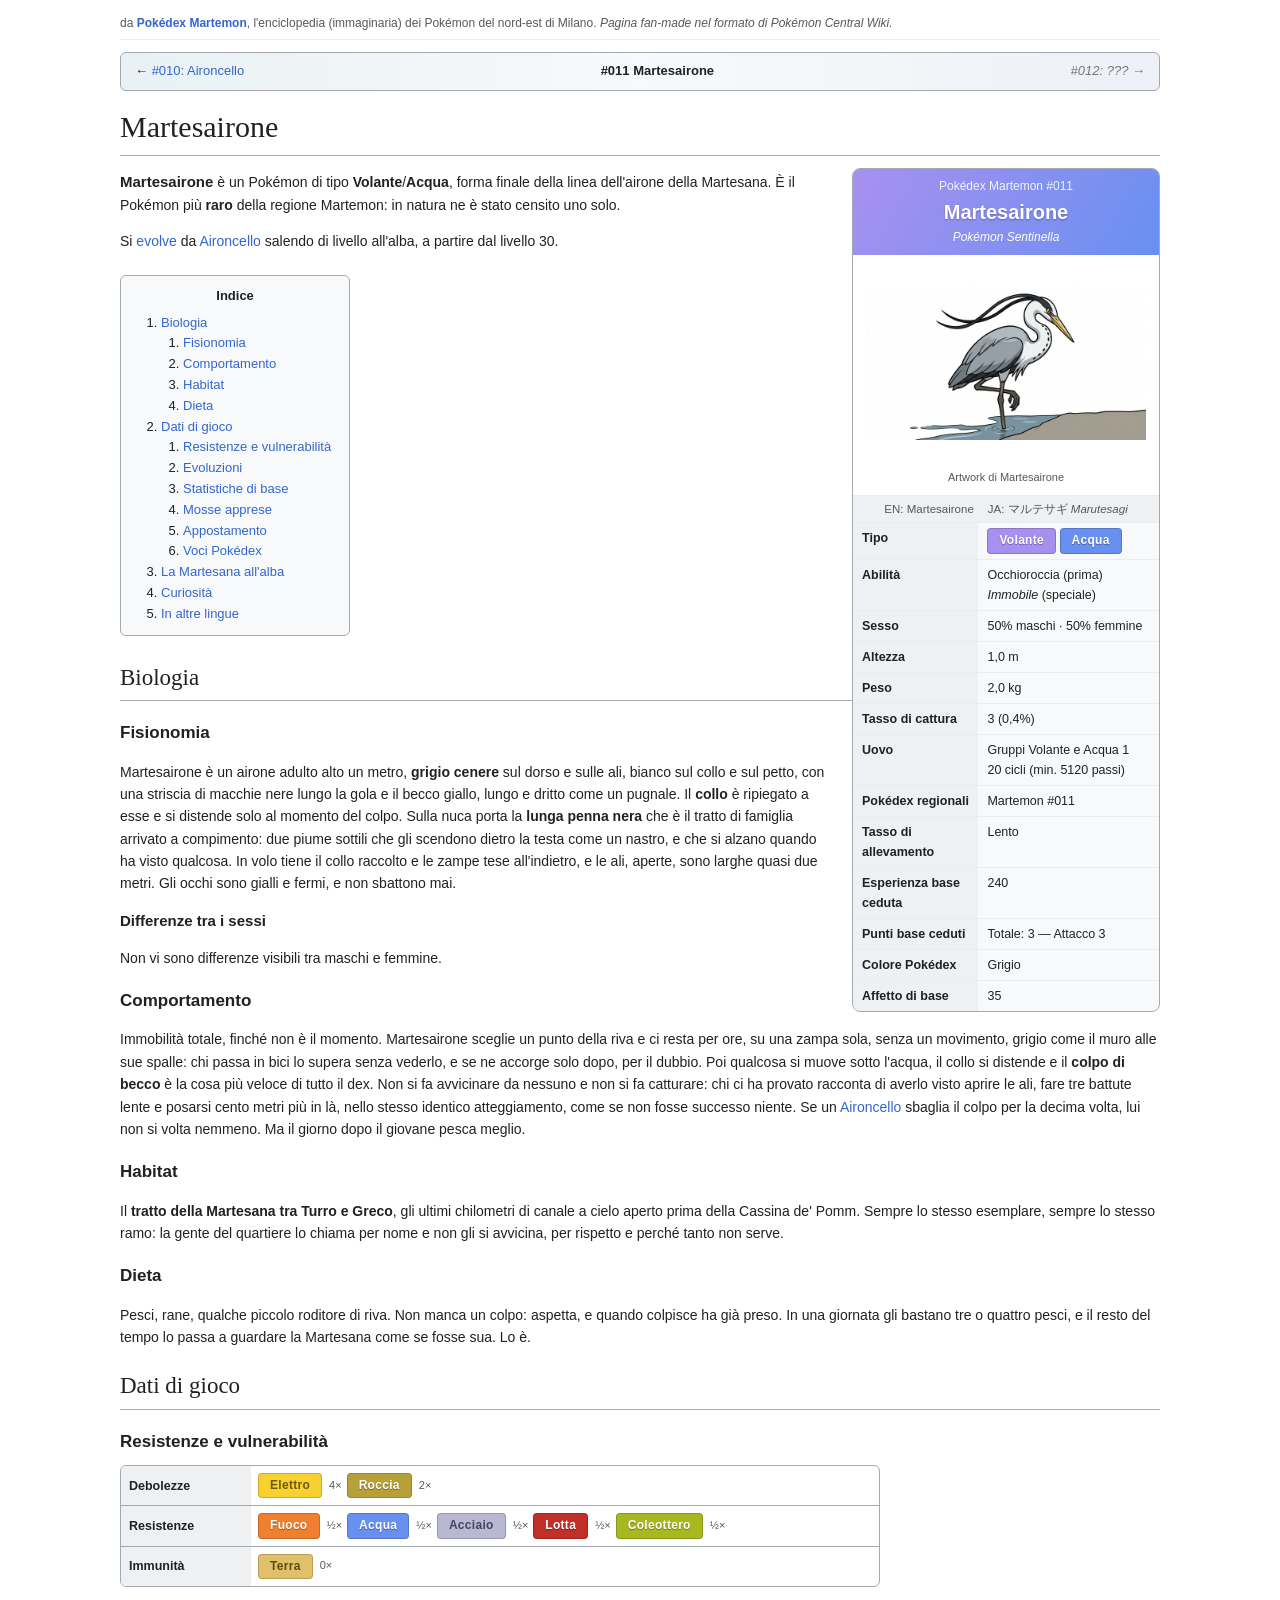
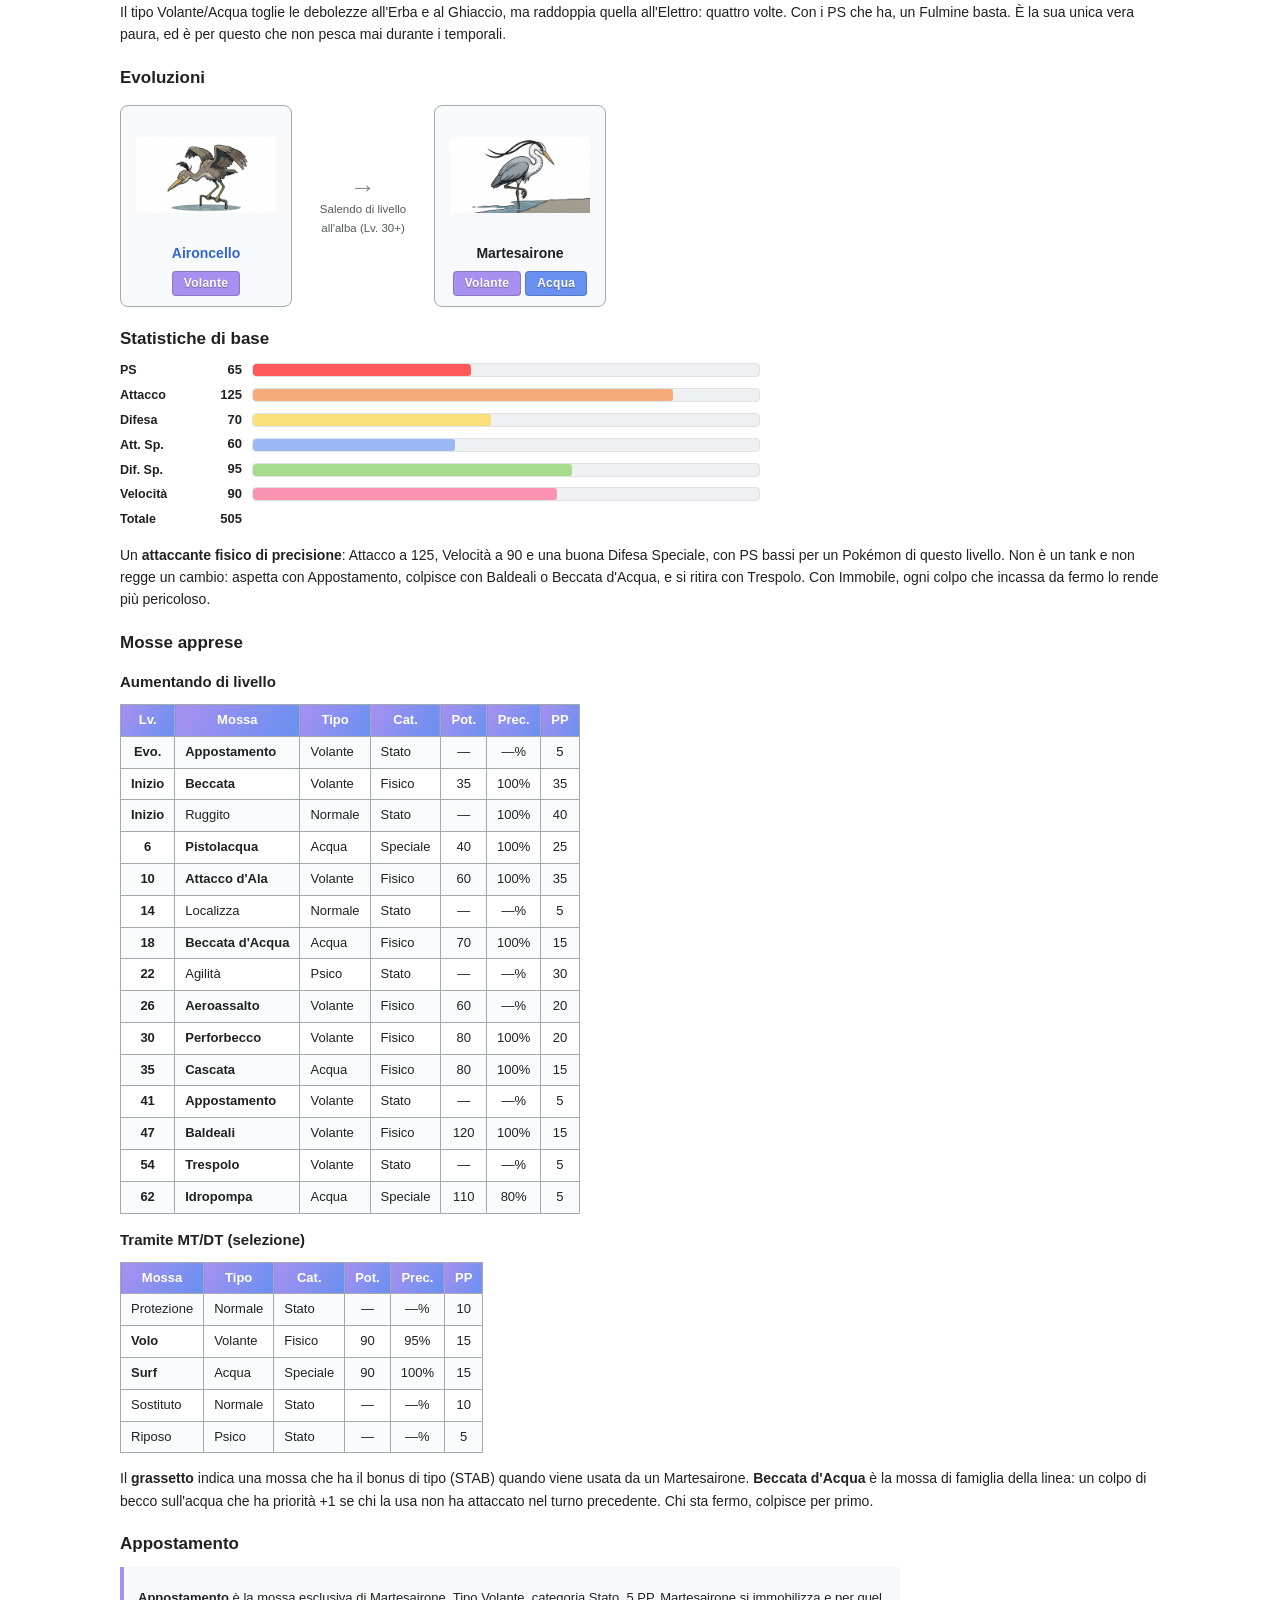
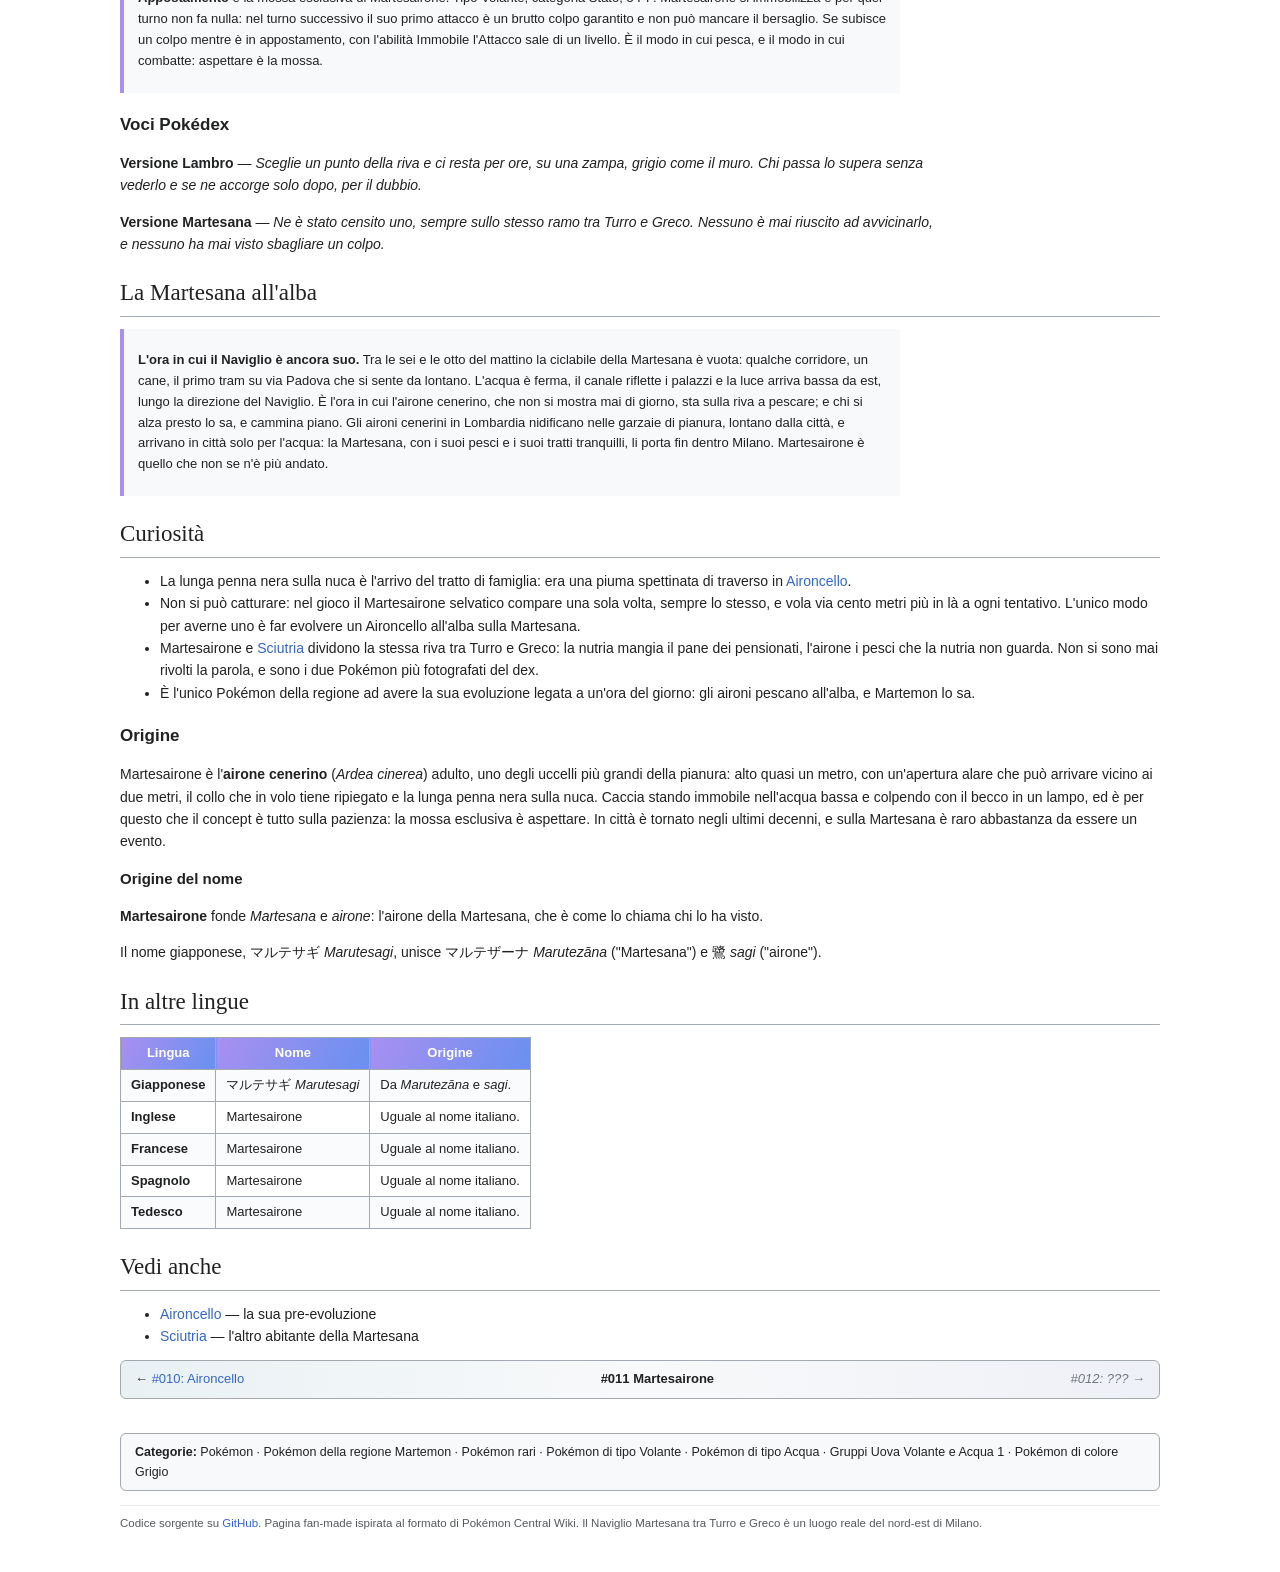
==== martesairone.html @ 2c249dcd "Aggiunta linea dell'airone: #010 Aironcello, #011 Martesairone Prima linea non-starter. Due schede c" ====
<!DOCTYPE html>
<html lang="it">
<head>
<meta charset="utf-8">
<meta name="viewport" content="width=device-width, initial-scale=1.0">
<title>Martesairone - Pokédex Martemon</title>
<link rel="stylesheet" href="style.css">
</head>
<body class="volante-acqua">
<div class="page">
<div class="sitenotice">da <a href="index.html">Pokédex Martemon</a>, l'enciclopedia (immaginaria) dei Pokémon del nord-est di Milano. <i>Pagina fan-made nel formato di Pokémon Central Wiki.</i></div>
<div class="dexnav"><span>← <a href="aironcello.html">#010: Aironcello</a></span><span class="mid">#011 Martesairone</span><span class="gap">#012: ??? →</span></div>

<h1>Martesairone</h1>
<div class="infobox">
<div class="head"><div class="num">Pokédex Martemon #011</div><div class="name">Martesairone</div><div class="cat">Pokémon Sentinella</div></div>
<div class="art"><img src="img/martesairone.png" alt="Artwork di Martesairone"><div class="capt">Artwork di Martesairone</div></div>
<div class="lang"><span>EN: Martesairone</span><span>JA: マルテサギ <i>Marutesagi</i></span></div>
<table>
<tr><th>Tipo</th><td><span class="type t-volante">Volante</span> <span class="type t-acqua">Acqua</span></td></tr>
<tr><th>Abilità</th><td>Occhioroccia (prima)<br><i>Immobile</i> (speciale)</td></tr>
<tr><th>Sesso</th><td>50% maschi · 50% femmine</td></tr>
<tr><th>Altezza</th><td>1,0 m</td></tr>
<tr><th>Peso</th><td>2,0 kg</td></tr>
<tr><th>Tasso di cattura</th><td>3 (0,4%)</td></tr>
<tr><th>Uovo</th><td>Gruppi Volante e Acqua 1<br>20 cicli (min. 5120 passi)</td></tr>
<tr><th>Pokédex regionali</th><td>Martemon #011</td></tr>
<tr><th>Tasso di allevamento</th><td>Lento</td></tr>
<tr><th>Esperienza base ceduta</th><td class="num">240</td></tr>
<tr><th>Punti base ceduti</th><td>Totale: 3 — Attacco 3</td></tr>
<tr><th>Colore Pokédex</th><td>Grigio</td></tr>
<tr><th>Affetto di base</th><td class="num">35</td></tr>
</table>
</div>

<p class="intro"><b class="pkmn">Martesairone</b> è un Pokémon di tipo <b>Volante</b>/<b>Acqua</b>, forma finale della linea dell'airone della Martesana. È il Pokémon più <b>raro</b> della regione Martemon: in natura ne è stato censito uno solo.</p>
<p>Si <a href="#Evoluzioni">evolve</a> da <a href="aironcello.html">Aironcello</a> salendo di livello all'alba, a partire dal livello 30.</p>

<div class="toc"><div class="toctitle">Indice</div>
<ol>
<li><a href="#Biologia">Biologia</a><ol><li><a href="#Fisionomia">Fisionomia</a></li><li><a href="#Comportamento">Comportamento</a></li><li><a href="#Habitat">Habitat</a></li><li><a href="#Dieta">Dieta</a></li></ol></li>
<li><a href="#Dati">Dati di gioco</a><ol><li><a href="#Resistenze">Resistenze e vulnerabilità</a></li><li><a href="#Evoluzioni">Evoluzioni</a></li><li><a href="#Statistiche">Statistiche di base</a></li><li><a href="#Mosse">Mosse apprese</a></li><li><a href="#Appostamento">Appostamento</a></li><li><a href="#Voci">Voci Pokédex</a></li></ol></li>
<li><a href="#Alba">La Martesana all'alba</a></li>
<li><a href="#Curiosita">Curiosità</a></li>
<li><a href="#Lingue">In altre lingue</a></li>
</ol></div>

<h2 id="Biologia">Biologia</h2>
<h3 id="Fisionomia">Fisionomia</h3>
<p>Martesairone è un airone adulto alto un metro, <b>grigio cenere</b> sul dorso e sulle ali, bianco sul collo e sul petto, con una striscia di macchie nere lungo la gola e il becco giallo, lungo e dritto come un pugnale. Il <b>collo</b> è ripiegato a esse e si distende solo al momento del colpo. Sulla nuca porta la <b>lunga penna nera</b> che è il tratto di famiglia arrivato a compimento: due piume sottili che gli scendono dietro la testa come un nastro, e che si alzano quando ha visto qualcosa. In volo tiene il collo raccolto e le zampe tese all'indietro, e le ali, aperte, sono larghe quasi due metri. Gli occhi sono gialli e fermi, e non sbattono mai.</p>
<h4>Differenze tra i sessi</h4>
<p>Non vi sono differenze visibili tra maschi e femmine.</p>

<h3 id="Comportamento">Comportamento</h3>
<p>Immobilità totale, finché non è il momento. Martesairone sceglie un punto della riva e ci resta per ore, su una zampa sola, senza un movimento, grigio come il muro alle sue spalle: chi passa in bici lo supera senza vederlo, e se ne accorge solo dopo, per il dubbio. Poi qualcosa si muove sotto l'acqua, il collo si distende e il <b>colpo di becco</b> è la cosa più veloce di tutto il dex. Non si fa avvicinare da nessuno e non si fa catturare: chi ci ha provato racconta di averlo visto aprire le ali, fare tre battute lente e posarsi cento metri più in là, nello stesso identico atteggiamento, come se non fosse successo niente. Se un <a href="aironcello.html">Aironcello</a> sbaglia il colpo per la decima volta, lui non si volta nemmeno. Ma il giorno dopo il giovane pesca meglio.</p>

<h3 id="Habitat">Habitat</h3>
<p>Il <b>tratto della Martesana tra Turro e Greco</b>, gli ultimi chilometri di canale a cielo aperto prima della Cassina de' Pomm. Sempre lo stesso esemplare, sempre lo stesso ramo: la gente del quartiere lo chiama per nome e non gli si avvicina, per rispetto e perché tanto non serve.</p>

<h3 id="Dieta">Dieta</h3>
<p>Pesci, rane, qualche piccolo roditore di riva. Non manca un colpo: aspetta, e quando colpisce ha già preso. In una giornata gli bastano tre o quattro pesci, e il resto del tempo lo passa a guardare la Martesana come se fosse sua. Lo è.</p>

<h2 id="Dati">Dati di gioco</h2>
<h3 id="Resistenze">Resistenze e vulnerabilità</h3>
<div class="effbox"><div class="effrow"><div class="efflabel">Debolezze</div><div class="effcells"><span class="type t-elettro">Elettro</span><span class="effx">4×</span><span class="type t-roccia">Roccia</span><span class="effx">2×</span></div></div><div class="effrow"><div class="efflabel">Resistenze</div><div class="effcells"><span class="type t-fuoco">Fuoco</span><span class="effx">½×</span><span class="type t-acqua">Acqua</span><span class="effx">½×</span><span class="type t-acciaio">Acciaio</span><span class="effx">½×</span><span class="type t-lotta">Lotta</span><span class="effx">½×</span><span class="type t-coleot">Coleottero</span><span class="effx">½×</span></div></div><div class="effrow"><div class="efflabel">Immunità</div><div class="effcells"><span class="type t-terra">Terra</span><span class="effx">0×</span></div></div></div>
<p>Il tipo Volante/Acqua toglie le debolezze all'Erba e al Ghiaccio, ma raddoppia quella all'Elettro: quattro volte. Con i PS che ha, un Fulmine basta. È la sua unica vera paura, ed è per questo che non pesca mai durante i temporali.</p>

<h3 id="Evoluzioni">Evoluzioni</h3>
<div class="evochain"><div class="evocard"><img src="img/aironcello.png" alt="Aironcello"><div class="nm"><a href="aironcello.html">Aironcello</a></div><span class="type t-volante">Volante</span></div><div class="evoarrow"><div class="ar">→</div><div>Salendo di livello<br>all'alba (Lv. 30+)</div></div><div class="evocard"><img src="img/martesairone.png" alt="Martesairone"><div class="nm">Martesairone</div><span class="type t-volante">Volante</span> <span class="type t-acqua">Acqua</span></div></div>

<h3 id="Statistiche">Statistiche di base</h3>
<div class="statbars"><div class="statrow s-ps"><div class="sn">PS</div><div class="sv">65</div><div class="sb"><i style="width:43%"></i></div></div><div class="statrow s-att"><div class="sn">Attacco</div><div class="sv">125</div><div class="sb"><i style="width:83%"></i></div></div><div class="statrow s-dif"><div class="sn">Difesa</div><div class="sv">70</div><div class="sb"><i style="width:47%"></i></div></div><div class="statrow s-asp"><div class="sn">Att. Sp.</div><div class="sv">60</div><div class="sb"><i style="width:40%"></i></div></div><div class="statrow s-dsp"><div class="sn">Dif. Sp.</div><div class="sv">95</div><div class="sb"><i style="width:63%"></i></div></div><div class="statrow s-vel"><div class="sn">Velocità</div><div class="sv">90</div><div class="sb"><i style="width:60%"></i></div></div><div class="statrow"><div class="sn">Totale</div><div class="sv">505</div><div class="sb" style="visibility:hidden"></div></div></div>
<p>Un <b>attaccante fisico di precisione</b>: Attacco a 125, Velocità a 90 e una buona Difesa Speciale, con PS bassi per un Pokémon di questo livello. Non è un tank e non regge un cambio: aspetta con Appostamento, colpisce con Baldeali o Beccata d'Acqua, e si ritira con Trespolo. Con Immobile, ogni colpo che incassa da fermo lo rende più pericoloso.</p>

<h3 id="Mosse">Mosse apprese</h3>
<h4>Aumentando di livello</h4>
<table class="wtable">
<tr><th>Lv.</th><th>Mossa</th><th>Tipo</th><th>Cat.</th><th>Pot.</th><th>Prec.</th><th>PP</th></tr>
<tr><td class="lvl">Evo.</td><td class="stab">Appostamento</td><td>Volante</td><td>Stato</td><td class="num">—</td><td class="num">—%</td><td class="num">5</td></tr>
<tr><td class="lvl">Inizio</td><td class="stab">Beccata</td><td>Volante</td><td>Fisico</td><td class="num">35</td><td class="num">100%</td><td class="num">35</td></tr>
<tr><td class="lvl">Inizio</td><td>Ruggito</td><td>Normale</td><td>Stato</td><td class="num">—</td><td class="num">100%</td><td class="num">40</td></tr>
<tr><td class="lvl">6</td><td class="stab">Pistolacqua</td><td>Acqua</td><td>Speciale</td><td class="num">40</td><td class="num">100%</td><td class="num">25</td></tr>
<tr><td class="lvl">10</td><td class="stab">Attacco d'Ala</td><td>Volante</td><td>Fisico</td><td class="num">60</td><td class="num">100%</td><td class="num">35</td></tr>
<tr><td class="lvl">14</td><td>Localizza</td><td>Normale</td><td>Stato</td><td class="num">—</td><td class="num">—%</td><td class="num">5</td></tr>
<tr><td class="lvl">18</td><td class="stab">Beccata d'Acqua</td><td>Acqua</td><td>Fisico</td><td class="num">70</td><td class="num">100%</td><td class="num">15</td></tr>
<tr><td class="lvl">22</td><td>Agilità</td><td>Psico</td><td>Stato</td><td class="num">—</td><td class="num">—%</td><td class="num">30</td></tr>
<tr><td class="lvl">26</td><td class="stab">Aeroassalto</td><td>Volante</td><td>Fisico</td><td class="num">60</td><td class="num">—%</td><td class="num">20</td></tr>
<tr><td class="lvl">30</td><td class="stab">Perforbecco</td><td>Volante</td><td>Fisico</td><td class="num">80</td><td class="num">100%</td><td class="num">20</td></tr>
<tr><td class="lvl">35</td><td class="stab">Cascata</td><td>Acqua</td><td>Fisico</td><td class="num">80</td><td class="num">100%</td><td class="num">15</td></tr>
<tr><td class="lvl">41</td><td class="stab">Appostamento</td><td>Volante</td><td>Stato</td><td class="num">—</td><td class="num">—%</td><td class="num">5</td></tr>
<tr><td class="lvl">47</td><td class="stab">Baldeali</td><td>Volante</td><td>Fisico</td><td class="num">120</td><td class="num">100%</td><td class="num">15</td></tr>
<tr><td class="lvl">54</td><td class="stab">Trespolo</td><td>Volante</td><td>Stato</td><td class="num">—</td><td class="num">—%</td><td class="num">5</td></tr>
<tr><td class="lvl">62</td><td class="stab">Idropompa</td><td>Acqua</td><td>Speciale</td><td class="num">110</td><td class="num">80%</td><td class="num">5</td></tr>
</table>
<h4>Tramite MT/DT (selezione)</h4>
<table class="wtable">
<tr><th>Mossa</th><th>Tipo</th><th>Cat.</th><th>Pot.</th><th>Prec.</th><th>PP</th></tr>
<tr><td>Protezione</td><td>Normale</td><td>Stato</td><td class="num">—</td><td class="num">—%</td><td class="num">10</td></tr>
<tr><td class="stab">Volo</td><td>Volante</td><td>Fisico</td><td class="num">90</td><td class="num">95%</td><td class="num">15</td></tr>
<tr><td class="stab">Surf</td><td>Acqua</td><td>Speciale</td><td class="num">90</td><td class="num">100%</td><td class="num">15</td></tr>
<tr><td>Sostituto</td><td>Normale</td><td>Stato</td><td class="num">—</td><td class="num">—%</td><td class="num">10</td></tr>
<tr><td>Riposo</td><td>Psico</td><td>Stato</td><td class="num">—</td><td class="num">—%</td><td class="num">5</td></tr>
</table>
<p>Il <b>grassetto</b> indica una mossa che ha il bonus di tipo (STAB) quando viene usata da un Martesairone. <b>Beccata d'Acqua</b> è la mossa di famiglia della linea: un colpo di becco sull'acqua che ha priorità +1 se chi la usa non ha attaccato nel turno precedente. Chi sta fermo, colpisce per primo.</p>

<h3 id="Appostamento">Appostamento</h3>
<div class="notabene"><p><b>Appostamento</b> è la mossa esclusiva di Martesairone. Tipo Volante, categoria Stato, 5 PP. Martesairone si immobilizza e per quel turno non fa nulla: nel turno successivo il suo primo attacco è un brutto colpo garantito e non può mancare il bersaglio. Se subisce un colpo mentre è in appostamento, con l'abilità Immobile l'Attacco sale di un livello. È il modo in cui pesca, e il modo in cui combatte: aspettare è la mossa.</p></div>

<h3 id="Voci">Voci Pokédex</h3>
<div class="dexentries">
<p><span class="ver">Versione Lambro</span> — <i>Sceglie un punto della riva e ci resta per ore, su una zampa, grigio come il muro. Chi passa lo supera senza vederlo e se ne accorge solo dopo, per il dubbio.</i></p>
<p><span class="ver">Versione Martesana</span> — <i>Ne è stato censito uno, sempre sullo stesso ramo tra Turro e Greco. Nessuno è mai riuscito ad avvicinarlo, e nessuno ha mai visto sbagliare un colpo.</i></p>
</div>

<h2 id="Alba">La Martesana all'alba</h2>
<div class="notabene"><p><b>L'ora in cui il Naviglio è ancora suo.</b> Tra le sei e le otto del mattino la ciclabile della Martesana è vuota: qualche corridore, un cane, il primo tram su via Padova che si sente da lontano. L'acqua è ferma, il canale riflette i palazzi e la luce arriva bassa da est, lungo la direzione del Naviglio. È l'ora in cui l'airone cenerino, che non si mostra mai di giorno, sta sulla riva a pescare; e chi si alza presto lo sa, e cammina piano. Gli aironi cenerini in Lombardia nidificano nelle garzaie di pianura, lontano dalla città, e arrivano in città solo per l'acqua: la Martesana, con i suoi pesci e i suoi tratti tranquilli, li porta fin dentro Milano. Martesairone è quello che non se n'è più andato.</p></div>

<h2 id="Curiosita">Curiosità</h2>
<ul>
<li>La lunga penna nera sulla nuca è l'arrivo del tratto di famiglia: era una piuma spettinata di traverso in <a href="aironcello.html">Aironcello</a>.</li>
<li>Non si può catturare: nel gioco il Martesairone selvatico compare una sola volta, sempre lo stesso, e vola via cento metri più in là a ogni tentativo. L'unico modo per averne uno è far evolvere un Aironcello all'alba sulla Martesana.</li>
<li>Martesairone e <a href="sciutria.html">Sciutria</a> dividono la stessa riva tra Turro e Greco: la nutria mangia il pane dei pensionati, l'airone i pesci che la nutria non guarda. Non si sono mai rivolti la parola, e sono i due Pokémon più fotografati del dex.</li>
<li>È l'unico Pokémon della regione ad avere la sua evoluzione legata a un'ora del giorno: gli aironi pescano all'alba, e Martemon lo sa.</li>
</ul>
<h3>Origine</h3>
<p>Martesairone è l'<b>airone cenerino</b> (<i>Ardea cinerea</i>) adulto, uno degli uccelli più grandi della pianura: alto quasi un metro, con un'apertura alare che può arrivare vicino ai due metri, il collo che in volo tiene ripiegato e la lunga penna nera sulla nuca. Caccia stando immobile nell'acqua bassa e colpendo con il becco in un lampo, ed è per questo che il concept è tutto sulla pazienza: la mossa esclusiva è aspettare. In città è tornato negli ultimi decenni, e sulla Martesana è raro abbastanza da essere un evento.</p>
<h4>Origine del nome</h4>
<p><b>Martesairone</b> fonde <i>Martesana</i> e <i>airone</i>: l'airone della Martesana, che è come lo chiama chi lo ha visto.</p>
<p>Il nome giapponese, マルテサギ <i>Marutesagi</i>, unisce マルテザーナ <i>Marutezāna</i> ("Martesana") e 鷺 <i>sagi</i> ("airone").</p>

<h2 id="Lingue">In altre lingue</h2>
<table class="wtable">
<tr><th>Lingua</th><th>Nome</th><th>Origine</th></tr>
<tr><td class="stab">Giapponese</td><td>マルテサギ <i>Marutesagi</i></td><td>Da <i>Marutezāna</i> e <i>sagi</i>.</td></tr>
<tr><td class="stab">Inglese</td><td>Martesairone</td><td>Uguale al nome italiano.</td></tr>
<tr><td class="stab">Francese</td><td>Martesairone</td><td>Uguale al nome italiano.</td></tr>
<tr><td class="stab">Spagnolo</td><td>Martesairone</td><td>Uguale al nome italiano.</td></tr>
<tr><td class="stab">Tedesco</td><td>Martesairone</td><td>Uguale al nome italiano.</td></tr>
</table>

<h2>Vedi anche</h2>
<ul>
<li><a href="aironcello.html">Aironcello</a> — la sua pre-evoluzione</li>
<li><a href="sciutria.html">Sciutria</a> — l'altro abitante della Martesana</li>
</ul>

<div class="dexnav"><span>← <a href="aironcello.html">#010: Aironcello</a></span><span class="mid">#011 Martesairone</span><span class="gap">#012: ??? →</span></div>
<div class="cats"><b>Categorie:</b> Pokémon · Pokémon della regione Martemon · Pokémon rari · Pokémon di tipo Volante · Pokémon di tipo Acqua · Gruppi Uova Volante e Acqua 1 · Pokémon di colore Grigio</div>
<div class="footer">Codice sorgente su <a href="https://github.com/JacopoCiccoianni/Martemon">GitHub</a>. Pagina fan-made ispirata al formato di Pokémon Central Wiki. Il Naviglio Martesana tra Turro e Greco è un luogo reale del nord-est di Milano.</div>
</div>
</body>
</html>
---- style.css ----
:root{
  --border:#a2a9b1; --panel:#f8f9fa; --text:#202122; --link:#3366cc; --red:#ba0000;
  --roccia:#B8A038; --normale:#A8A878; --veleno:#A040A0; --erba:#78C850;
  --terra:#E0C068; --acqua:#6890F0; --lotta:#C03028; --acciaio:#B8B8D0;
  --fuoco:#F08030; --volante:#A890F0; --psico:#F85888; --spettro:#705898;
  --buio:#705848; --drago:#7038F8; --elettro:#F8D030; --folletto:#EE99AC;
  --ghiaccio:#98D8D8; --coleot:#A8B820;
  --accent1:#2f7f93; --accent2:#6890F0;
}
body.acqua{--accent1:#6890F0;--accent2:#38a0d8}
body.acqua-terra{--accent1:#6890F0;--accent2:#c9a44a}
body.erba{--accent1:#78C850;--accent2:#3f8a3a}
body.erba-veleno{--accent1:#78C850;--accent2:#A040A0}
body.fuoco{--accent1:#F08030;--accent2:#c23a1e}
body.fuoco-acciaio{--accent1:#F08030;--accent2:#8f8fb0}
body.volante{--accent1:#A890F0;--accent2:#6f66b3}
body.volante-acqua{--accent1:#A890F0;--accent2:#6890F0}
*{box-sizing:border-box}
body{margin:0;background:#fff;color:var(--text);font:14px/1.6 "Segoe UI","Helvetica Neue",Arial,sans-serif}
.page{max-width:1080px;margin:0 auto;padding:14px 20px 40px}
a{color:var(--link);text-decoration:none}
a:hover{text-decoration:underline}
h1,h2{font-family:"Linux Libertine",Georgia,"Times New Roman",serif;font-weight:400;border-bottom:1px solid var(--border);padding-bottom:4px;margin:20px 0 12px}
h1{font-size:30px;margin-top:6px}
h2{font-size:23px}
h3{font-size:17px;margin:18px 0 8px}
h4{font-size:15px;margin:14px 0 6px}
ul{margin:6px 0}
.sitenotice{font-size:12px;color:#54595d;border-bottom:1px solid #eaecf0;padding-bottom:6px}
.sitenotice a{font-weight:700}
.dexnav{display:flex;justify-content:space-between;align-items:center;background:linear-gradient(90deg,#e9f1f4,#f8f9fa,#eef0f7);border:1px solid var(--border);border-radius:6px;padding:8px 14px;margin:12px 0;font-size:13px}
.dexnav .mid{font-weight:700}
.type{display:inline-block;padding:2px 11px;border-radius:4px;color:#fff;font-weight:600;font-size:12px;letter-spacing:.3px;text-shadow:0 1px 1px rgba(0,0,0,.35);border:1px solid rgba(0,0,0,.18)}
.t-roccia{background:var(--roccia)} .t-normale{background:var(--normale)} .t-veleno{background:var(--veleno)}
.t-erba{background:var(--erba)} .t-terra{background:var(--terra);color:#5b4a12;text-shadow:none} .t-acqua{background:var(--acqua)}
.t-lotta{background:var(--lotta)} .t-acciaio{background:var(--acciaio);color:#43436b;text-shadow:none} .t-fuoco{background:var(--fuoco)}
.t-volante{background:var(--volante)} .t-psico{background:var(--psico)} .t-spettro{background:var(--spettro)}
.t-buio{background:var(--buio)} .t-drago{background:var(--drago)} .t-elettro{background:var(--elettro);color:#6b5a10;text-shadow:none}
.t-folletto{background:var(--folletto);color:#7c3350;text-shadow:none} .t-ghiaccio{background:var(--ghiaccio);color:#2a6a6a;text-shadow:none} .t-coleot{background:var(--coleot)}
.infobox{float:right;width:308px;margin:0 0 16px 22px;border:1px solid var(--border);background:var(--panel);border-radius:8px;overflow:hidden;font-size:12.5px}
.infobox .head{background:linear-gradient(120deg,var(--accent1),var(--accent2));color:#fff;text-align:center;padding:8px 10px}
.infobox .head .num{font-size:12px;opacity:.9}
.infobox .head .name{font-size:20px;font-weight:700;text-shadow:0 1px 2px rgba(0,0,0,.3)}
.infobox .head .cat{font-size:12px;font-style:italic}
.infobox .art{background:#fff;padding:8px;text-align:center;border-bottom:1px solid #eaecf0}
.infobox .art img{width:280px;height:200px;object-fit:contain}
.infobox .art .capt{font-size:11px;color:#54595d}
.infobox table{width:100%;border-collapse:collapse}
.infobox th{background:#eef0f2;text-align:left;padding:5px 9px;width:41%;font-weight:600;vertical-align:top;border-top:1px solid #eaecf0}
.infobox td{padding:5px 9px;border-top:1px solid #eaecf0;vertical-align:top}
.infobox .lang{display:flex;justify-content:center;gap:14px;background:#eef0f2;padding:4px;font-size:11.5px;color:#54595d}
.toc{display:inline-block;border:1px solid var(--border);background:var(--panel);padding:10px 18px;border-radius:6px;font-size:13px;margin:8px 0 4px}
.toc .toctitle{font-weight:700;text-align:center}
.toc ol{margin:6px 0 0;padding-left:22px}
.toc ol ol{margin:0}
.intro b.pkmn{font-size:15px}
.wtable{border-collapse:collapse;margin:10px 0;font-size:13px}
.wtable th,.wtable td{border:1px solid var(--border);padding:5px 10px}
.wtable th{background:linear-gradient(120deg,var(--accent1),var(--accent2));color:#fff}
.wtable td{background:#fff}
.wtable tr:nth-child(even) td{background:#fafbfc}
.wtable .lvl{text-align:center;font-weight:600}
.wtable .num{text-align:center}
.stab{font-weight:700}
.effbox{border:1px solid var(--border);border-radius:6px;overflow:hidden;margin:10px 0;max-width:760px}
.effrow{display:flex;border-top:1px solid var(--border)}
.effrow:first-child{border-top:none}
.efflabel{width:130px;flex:0 0 130px;background:#eef0f2;padding:8px;font-weight:600;display:flex;align-items:center;font-size:12.5px}
.effcells{padding:7px;display:flex;flex-wrap:wrap;gap:5px;align-items:center;background:#fff}
.effx{font-size:11px;color:#54595d;margin-left:2px}
.evochain{display:flex;align-items:stretch;gap:6px;flex-wrap:wrap;margin:14px 0}
.evocard{border:1px solid var(--border);border-radius:8px;background:var(--panel);padding:10px 12px;text-align:center;width:172px}
.evocard img{width:140px;height:118px;object-fit:contain}
.evocard .nm{font-weight:700;margin:2px 0 6px}
.evoarrow{display:flex;flex-direction:column;justify-content:center;align-items:center;text-align:center;font-size:11.5px;color:#54595d;width:130px;padding:0 4px}
.evoarrow .ar{font-size:26px;color:#8b8f94;line-height:1}
.statbars{max-width:640px}
.statrow{display:flex;align-items:center;gap:10px;margin:4px 0}
.statrow .sn{width:78px;flex:0 0 78px;font-weight:600;font-size:12.5px}
.statrow .sv{width:34px;flex:0 0 34px;text-align:right;font-weight:700;font-size:13px}
.statrow .sb{flex:1;background:#eef0f2;border:1px solid #dfe3e8;border-radius:4px;height:14px;overflow:hidden}
.statrow .sb i{display:block;height:100%;border-radius:3px}
.s-ps i{background:#FF5959}.s-att i{background:#F5AC78}.s-dif i{background:#FAE078}
.s-asp i{background:#9DB7F5}.s-dsp i{background:#A7DB8D}.s-vel i{background:#FA92B2}
.dexentries{max-width:820px}
.dexentries .ver{font-weight:700}
.notabene{border-left:4px solid var(--accent1);background:var(--panel);padding:8px 14px;margin:10px 0;max-width:780px;font-size:13px}
.itembox{border:1px solid #7fb1d8;background:#f0f7fc;border-radius:8px;padding:12px 16px;margin:14px 0;max-width:760px}
.cats{border:1px solid var(--border);background:var(--panel);border-radius:6px;padding:8px 14px;margin-top:34px;font-size:12.5px}
.footer{font-size:11.5px;color:#54595d;margin-top:14px;border-top:1px solid #eaecf0;padding-top:8px}
/* index */
.banner{background:linear-gradient(120deg,var(--accent1),var(--accent2));color:#fff;border-radius:8px;padding:22px 26px;margin:14px 0 6px}
.banner .big{font-family:"Linux Libertine",Georgia,serif;font-size:34px;font-weight:700;text-shadow:0 1px 2px rgba(0,0,0,.3)}
.banner .sub{font-size:14px;opacity:.95;margin-top:4px}
.notice{border:1px solid var(--border);border-left:5px solid var(--accent1);background:var(--panel);border-radius:4px;padding:10px 14px;font-size:13px;margin:14px 0}
.cards{display:grid;grid-template-columns:repeat(auto-fill,minmax(235px,1fr));gap:14px;margin:16px 0}
.card{border:1px solid var(--border);border-radius:8px;background:var(--panel);overflow:hidden;display:flex;flex-direction:column}
.card .head{background:linear-gradient(120deg,var(--accent1),var(--accent2));color:#fff;padding:8px 12px}
.card .head .num{font-size:11px;opacity:.9}
.card .head .nm{font-size:19px;font-weight:700;text-shadow:0 1px 2px rgba(0,0,0,.3)}
.card .head .cat{font-size:11.5px;font-style:italic}
.card .art{background:#fff;text-align:center;padding:6px;border-bottom:1px solid #eaecf0}
.card .art img{width:100%;height:130px;object-fit:contain}
.card .body{padding:10px 12px;font-size:13px;flex:1}
.card .types{margin:4px 0 8px;display:flex;gap:5px}
.card .go{display:block;text-align:center;border-top:1px solid #eaecf0;background:#fff;padding:7px;font-weight:600}
.wtable.full{width:100%;max-width:760px}
.gap{color:#72777d;font-style:italic}
@media (max-width:760px){
  .infobox{float:none;width:100%;margin:12px 0}
  .efflabel{width:96px;flex-basis:96px}
  .evoarrow{width:100%}
}
@media (prefers-reduced-motion: no-preference){
  .evocard:hover{box-shadow:0 2px 8px rgba(0,0,0,.12);transition:box-shadow .2s}
}
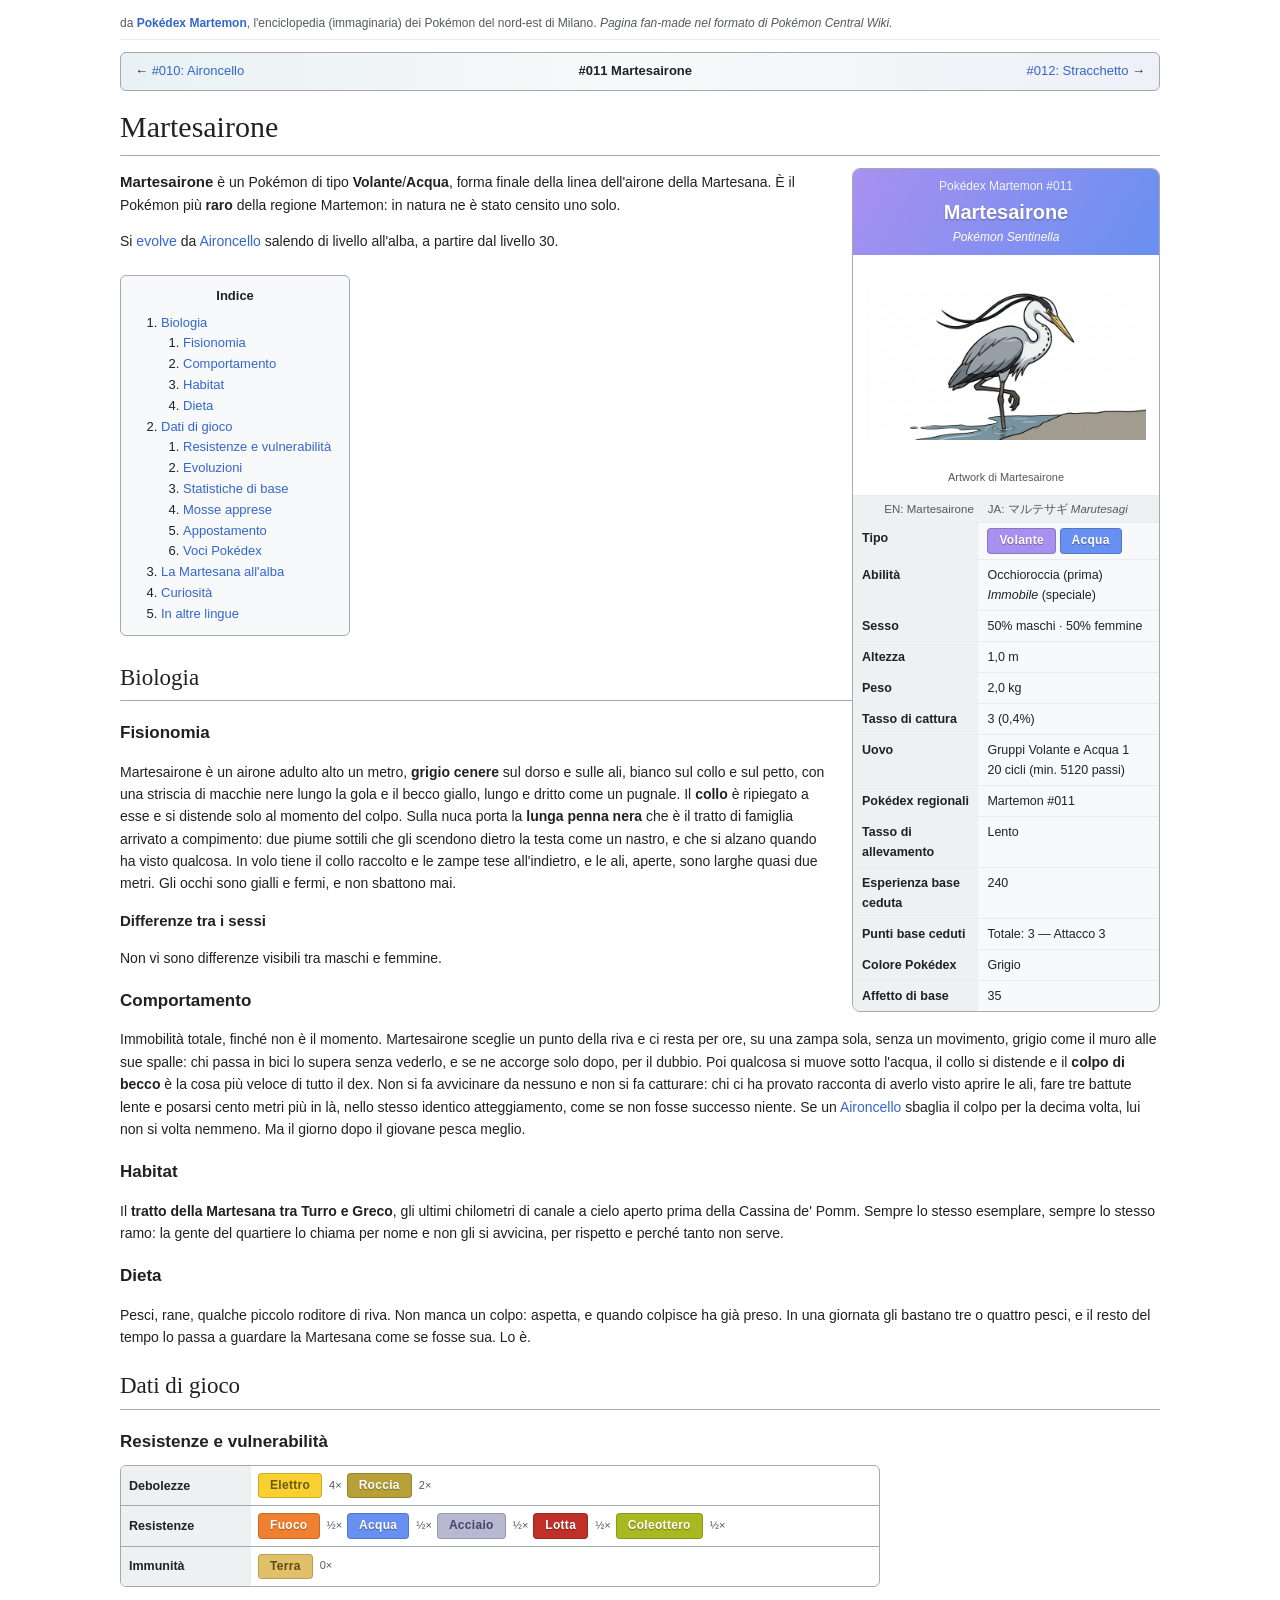
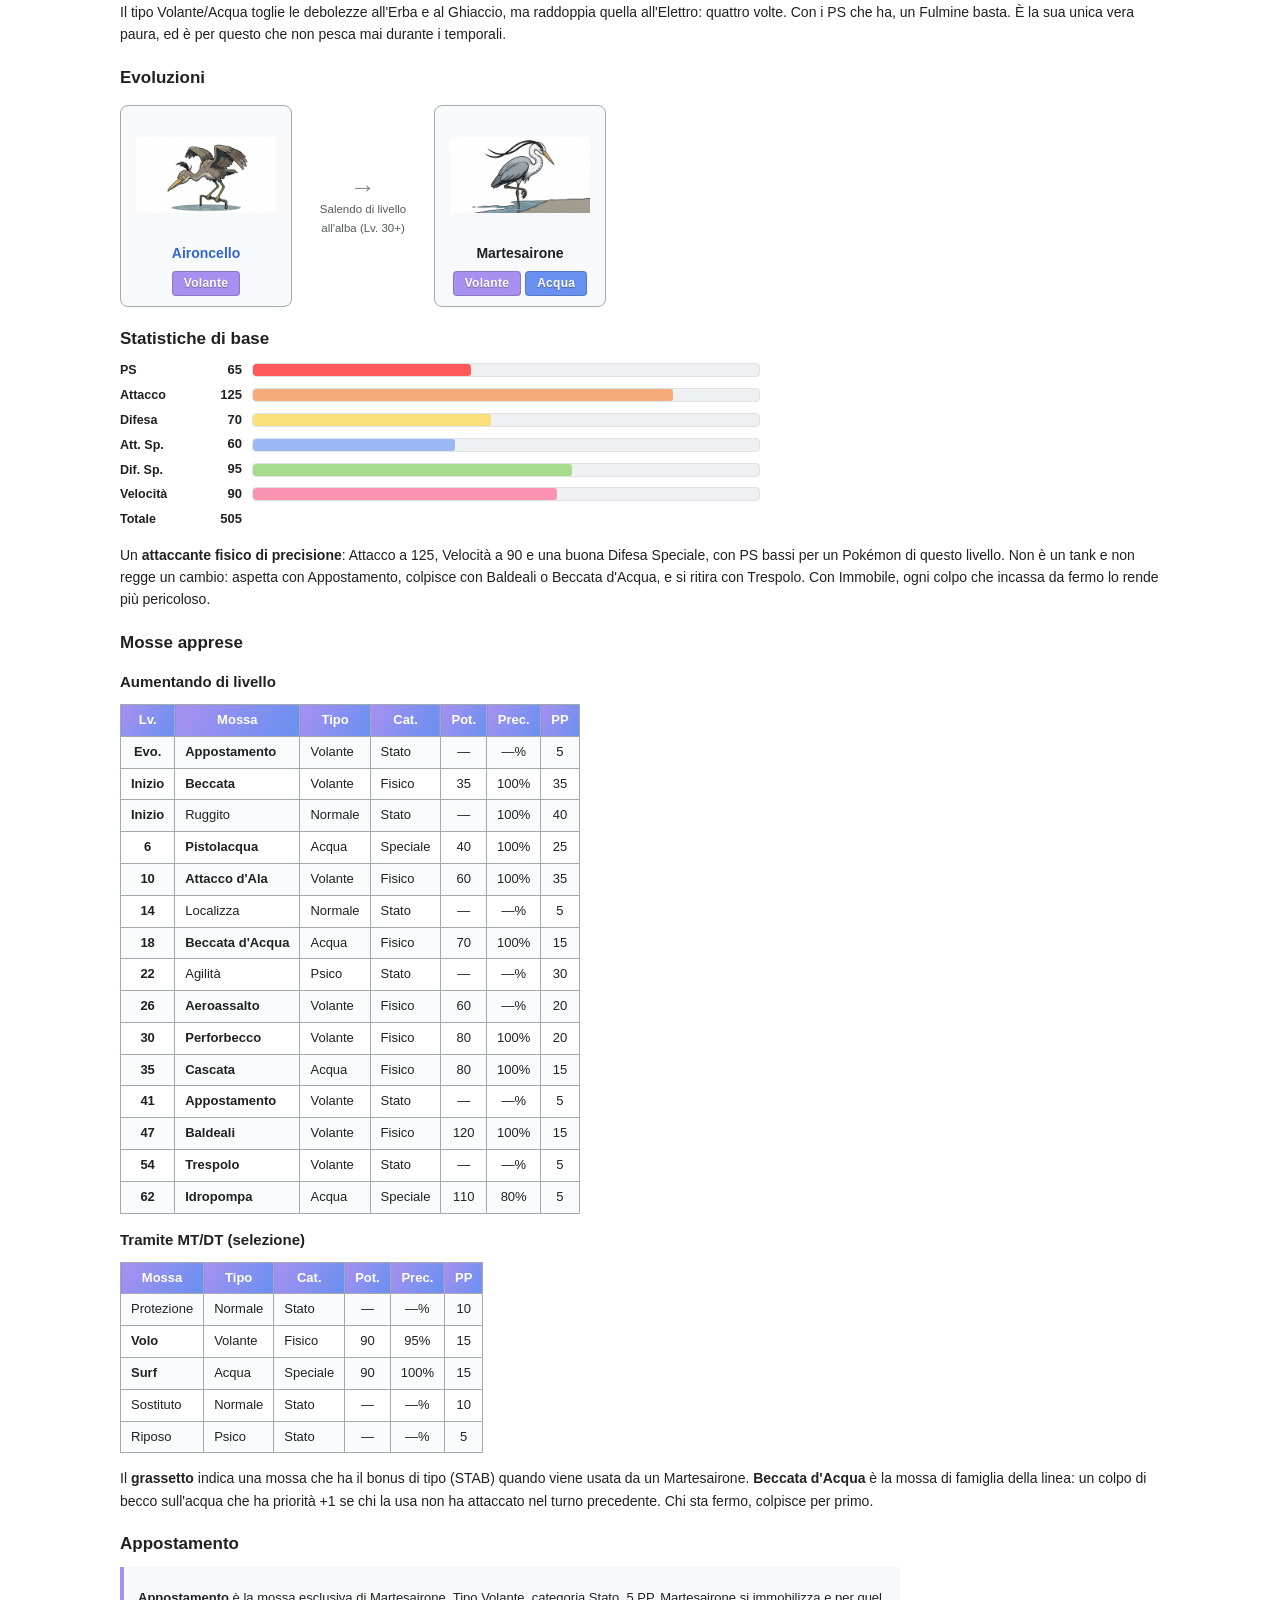
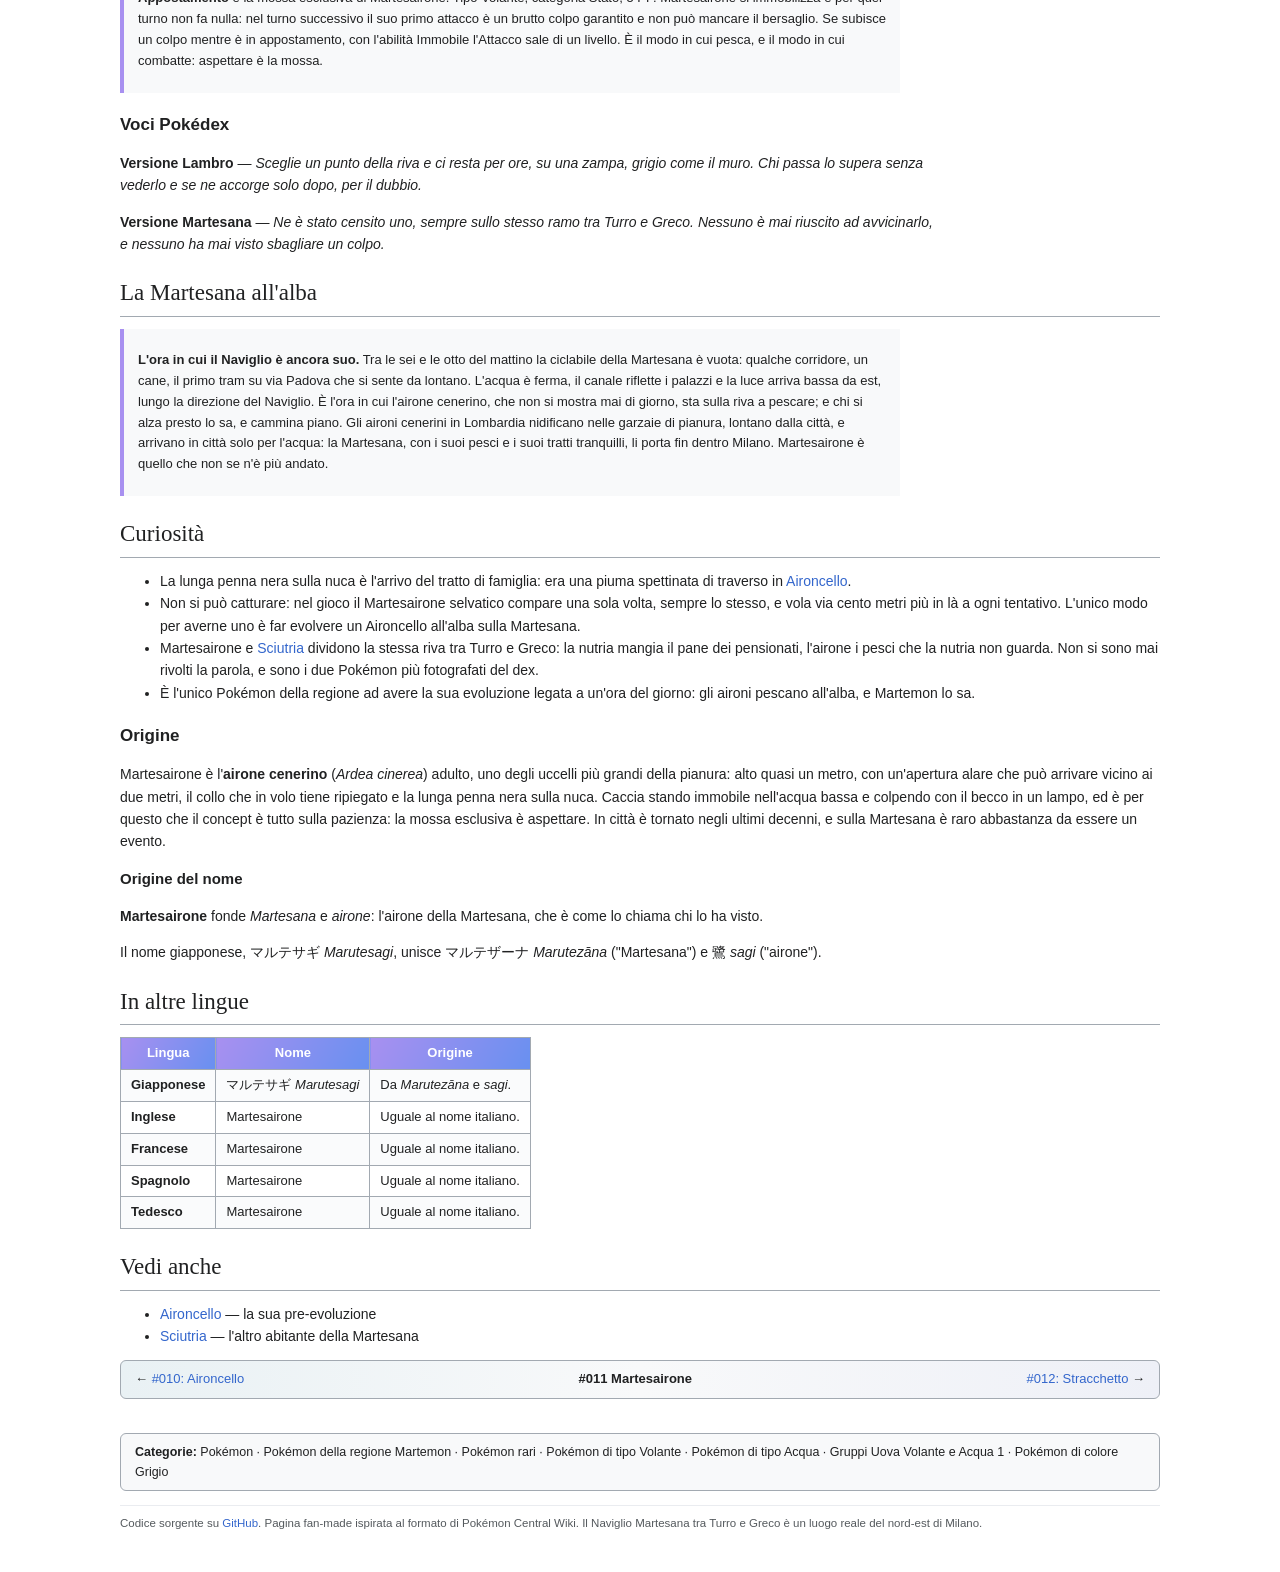
==== commit d75cf8e9: "Aggiunta linea dei formaggi: #012 Stracchetto, #013 Crescenzio, #014 Gorgonzola Corretta la tabella " ====
--- a/martesairone.html
+++ b/martesairone.html
@@ -9,7 +9,7 @@
 <body class="volante-acqua">
 <div class="page">
 <div class="sitenotice">da <a href="index.html">Pokédex Martemon</a>, l'enciclopedia (immaginaria) dei Pokémon del nord-est di Milano. <i>Pagina fan-made nel formato di Pokémon Central Wiki.</i></div>
-<div class="dexnav"><span>← <a href="aironcello.html">#010: Aironcello</a></span><span class="mid">#011 Martesairone</span><span class="gap">#012: ??? →</span></div>
+<div class="dexnav"><span>← <a href="aironcello.html">#010: Aironcello</a></span><span class="mid">#011 Martesairone</span><span><a href="stracchetto.html">#012: Stracchetto</a> →</span></div>
 
 <h1>Martesairone</h1>
 <div class="infobox">
@@ -144,7 +144,7 @@
 <li><a href="sciutria.html">Sciutria</a> — l'altro abitante della Martesana</li>
 </ul>
 
-<div class="dexnav"><span>← <a href="aironcello.html">#010: Aironcello</a></span><span class="mid">#011 Martesairone</span><span class="gap">#012: ??? →</span></div>
+<div class="dexnav"><span>← <a href="aironcello.html">#010: Aironcello</a></span><span class="mid">#011 Martesairone</span><span><a href="stracchetto.html">#012: Stracchetto</a> →</span></div>
 <div class="cats"><b>Categorie:</b> Pokémon · Pokémon della regione Martemon · Pokémon rari · Pokémon di tipo Volante · Pokémon di tipo Acqua · Gruppi Uova Volante e Acqua 1 · Pokémon di colore Grigio</div>
 <div class="footer">Codice sorgente su <a href="https://github.com/JacopoCiccoianni/Martemon">GitHub</a>. Pagina fan-made ispirata al formato di Pokémon Central Wiki. Il Naviglio Martesana tra Turro e Greco è un luogo reale del nord-est di Milano.</div>
 </div>
--- a/style.css
+++ b/style.css
@@ -15,6 +15,8 @@
 body.fuoco-acciaio{--accent1:#F08030;--accent2:#8f8fb0}
 body.volante{--accent1:#A890F0;--accent2:#6f66b3}
 body.volante-acqua{--accent1:#A890F0;--accent2:#6890F0}
+body.normale{--accent1:#A8A878;--accent2:#7d7d55}
+body.normale-veleno{--accent1:#A8A878;--accent2:#A040A0}
 *{box-sizing:border-box}
 body{margin:0;background:#fff;color:var(--text);font:14px/1.6 "Segoe UI","Helvetica Neue",Arial,sans-serif}
 .page{max-width:1080px;margin:0 auto;padding:14px 20px 40px}
